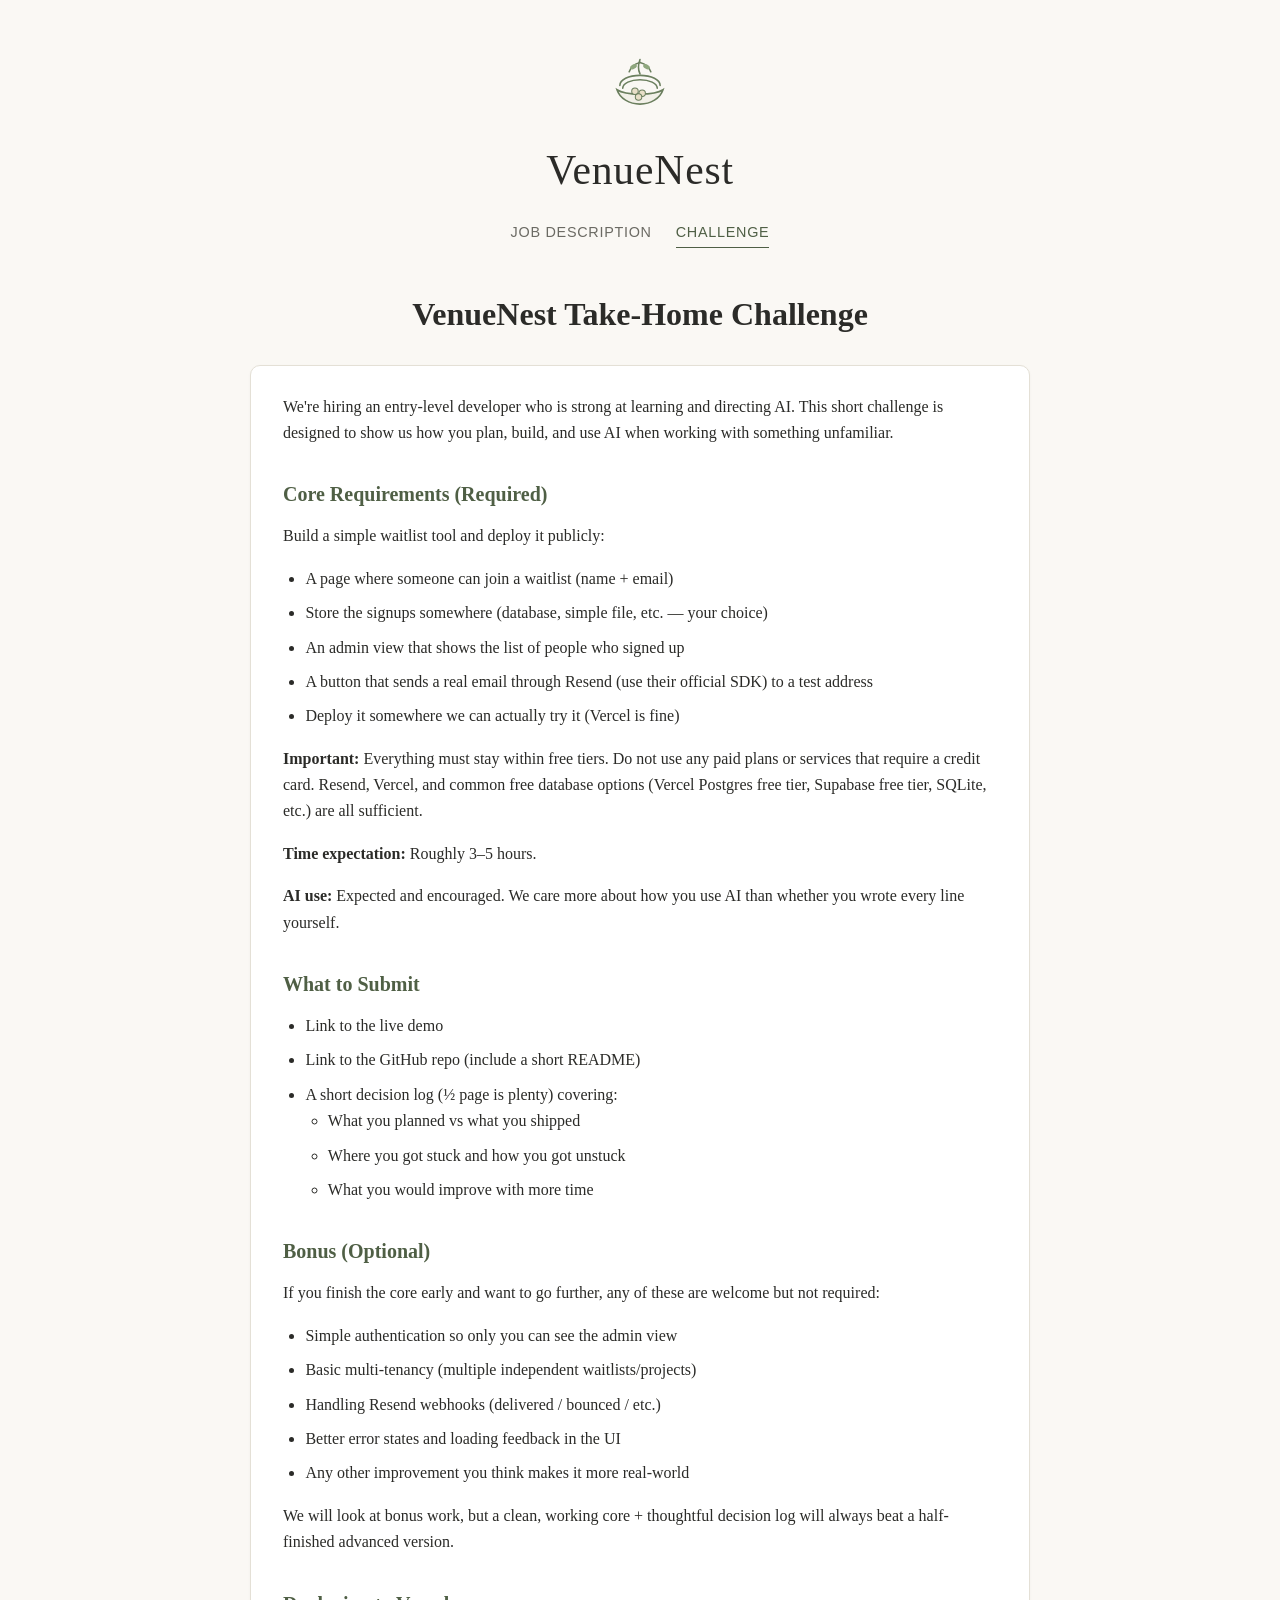
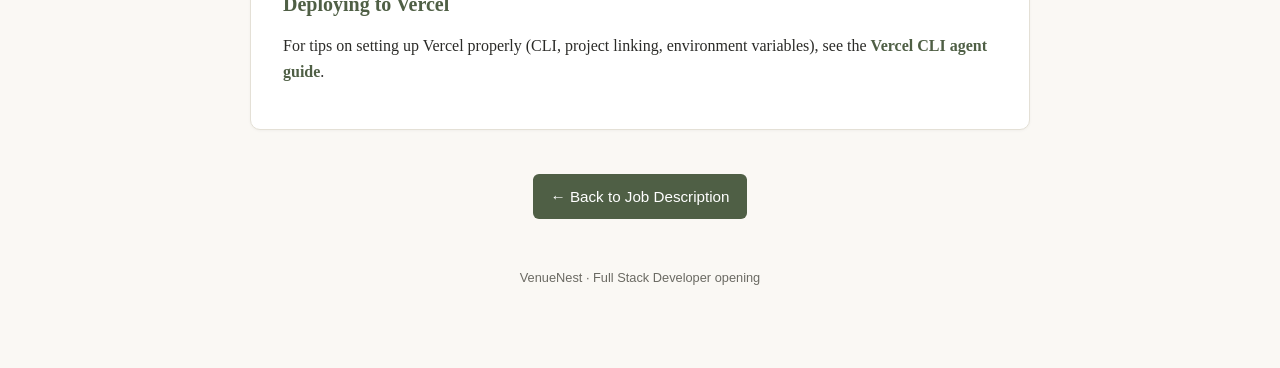
==== challenge.html @ 5af2a8e0 "Add VenueNest Full Stack Developer job listing site Static GitHub Pages site with the job descriptio" ====
<!DOCTYPE html>
<html lang="en">
<head>
<meta charset="UTF-8">
<meta name="viewport" content="width=device-width, initial-scale=1.0">
<title>Take-Home Challenge — VenueNest</title>
<meta name="description" content="VenueNest Take-Home Challenge for the Full Stack Developer role.">
<link rel="stylesheet" href="styles.css">
</head>
<body>
<div class="wrap">

  <header class="brand">
    <svg viewBox="0 0 100 100" xmlns="http://www.w3.org/2000/svg" aria-label="VenueNest logo">
      <g fill="none" stroke="#6b7f5e" stroke-width="2.2" stroke-linecap="round">
        <path d="M50 16 C 47 24, 47 30, 50 36" />
        <path d="M50 20 C 42 22, 37 27, 35 33" />
        <path d="M50 20 C 58 22, 63 27, 65 33" />
        <ellipse cx="41" cy="26" rx="5" ry="3" transform="rotate(-30 41 26)" fill="#8fa77e" stroke="none"/>
        <ellipse cx="59" cy="26" rx="5" ry="3" transform="rotate(30 59 26)" fill="#8fa77e" stroke="none"/>
        <path d="M22 52 C 22 44, 34 38, 50 38 C 66 38, 78 44, 78 52" />
        <path d="M26 56 C 26 49, 37 44, 50 44 C 63 44, 74 49, 74 56" />
        <path d="M18 58 C 30 66, 70 66, 82 58 C 78 70, 65 78, 50 78 C 35 78, 22 70, 18 58 Z" fill="#f2f0e8" stroke="#6b7f5e"/>
        <circle cx="43" cy="60" r="4.5" fill="#e8dfc8" stroke="#6b7f5e" stroke-width="1.4"/>
        <circle cx="53" cy="63" r="4.5" fill="#e8dfc8" stroke="#6b7f5e" stroke-width="1.4"/>
        <circle cx="48" cy="68" r="4.5" fill="#e8dfc8" stroke="#6b7f5e" stroke-width="1.4"/>
      </g>
    </svg>
    <div class="wordmark">VenueNest</div>
    <nav class="top">
      <a href="index.html">Job Description</a>
      <a href="challenge.html" class="active">Challenge</a>
    </nav>
  </header>

  <h1 class="title">VenueNest Take-Home Challenge</h1>

  <div class="card">
    <p>We're hiring an entry-level developer who is strong at learning and directing AI. This short challenge is designed to show us how you plan, build, and use AI when working with something unfamiliar.</p>

    <h2>Core Requirements (Required)</h2>
    <p>Build a simple waitlist tool and deploy it publicly:</p>
    <ul>
      <li>A page where someone can join a waitlist (name + email)</li>
      <li>Store the signups somewhere (database, simple file, etc. — your choice)</li>
      <li>An admin view that shows the list of people who signed up</li>
      <li>A button that sends a real email through Resend (use their official SDK) to a test address</li>
      <li>Deploy it somewhere we can actually try it (Vercel is fine)</li>
    </ul>

    <p><strong>Important:</strong> Everything must stay within free tiers. Do not use any paid plans or services that require a credit card. Resend, Vercel, and common free database options (Vercel Postgres free tier, Supabase free tier, SQLite, etc.) are all sufficient.</p>

    <p><strong>Time expectation:</strong> Roughly 3–5 hours.</p>

    <p><strong>AI use:</strong> Expected and encouraged. We care more about how you use AI than whether you wrote every line yourself.</p>

    <h2>What to Submit</h2>
    <ul>
      <li>Link to the live demo</li>
      <li>Link to the GitHub repo (include a short README)</li>
      <li>A short decision log (½ page is plenty) covering:
        <ul>
          <li>What you planned vs what you shipped</li>
          <li>Where you got stuck and how you got unstuck</li>
          <li>What you would improve with more time</li>
        </ul>
      </li>
    </ul>

    <h2>Bonus (Optional)</h2>
    <p>If you finish the core early and want to go further, any of these are welcome but not required:</p>
    <ul>
      <li>Simple authentication so only you can see the admin view</li>
      <li>Basic multi-tenancy (multiple independent waitlists/projects)</li>
      <li>Handling Resend webhooks (delivered / bounced / etc.)</li>
      <li>Better error states and loading feedback in the UI</li>
      <li>Any other improvement you think makes it more real-world</li>
    </ul>

    <p>We will look at bonus work, but a clean, working core + thoughtful decision log will always beat a half-finished advanced version.</p>

    <h2>Deploying to Vercel</h2>
    <p>For tips on setting up Vercel properly (CLI, project linking, environment variables), see the <a class="email" href="https://vercel.com/docs/cli/agent" target="_blank" rel="noopener">Vercel CLI agent guide</a>.</p>
  </div>

  <p style="text-align:center; margin-top: 2rem;"><a class="challenge-link" href="index.html">← Back to Job Description</a></p>

  <footer class="site">VenueNest · Full Stack Developer opening</footer>

</div>
</body>
</html>
---- styles.css ----
:root {
  --ink: #2b2b28;
  --muted: #6b6a63;
  --paper: #faf8f4;
  --card: #ffffff;
  --line: #e4e0d6;
  --accent: #6b7f5e;
  --accent-dark: #4f5f45;
  --max: 780px;
}

* { box-sizing: border-box; }

html, body {
  margin: 0;
  padding: 0;
  background: var(--paper);
  color: var(--ink);
  font-family: "Iowan Old Style", "Palatino Linotype", Georgia, "Times New Roman", serif;
  line-height: 1.65;
}

body {
  padding: 3rem 1.25rem 5rem;
}

.wrap {
  max-width: var(--max);
  margin: 0 auto;
}

header.brand {
  text-align: center;
  margin-bottom: 2.5rem;
}

header.brand svg {
  width: 72px;
  height: 72px;
  margin-bottom: 0.5rem;
}

header.brand .wordmark {
  font-size: 2.6rem;
  letter-spacing: 0.02em;
  color: var(--ink);
  font-weight: 500;
}

nav.top {
  display: flex;
  justify-content: center;
  gap: 1.5rem;
  margin-top: 1rem;
  font-family: -apple-system, BlinkMacSystemFont, "Segoe UI", Helvetica, Arial, sans-serif;
  font-size: 0.9rem;
  letter-spacing: 0.05em;
  text-transform: uppercase;
}

nav.top a {
  color: var(--muted);
  text-decoration: none;
  border-bottom: 1px solid transparent;
  padding-bottom: 2px;
}

nav.top a.active {
  color: var(--accent-dark);
  border-bottom-color: var(--accent-dark);
}

nav.top a:hover {
  color: var(--accent-dark);
}

hr.rule {
  border: none;
  border-top: 1px solid var(--line);
  margin: 2rem 0;
}

h1.title {
  text-align: center;
  font-size: 2rem;
  font-weight: 600;
  margin: 0 0 1.5rem;
}

h2 {
  font-size: 1.25rem;
  font-weight: 600;
  margin: 2rem 0 0.75rem;
  color: var(--accent-dark);
}

h3 {
  font-size: 1.05rem;
  font-weight: 600;
  margin: 1.5rem 0 0.5rem;
}

p {
  margin: 0 0 1rem;
}

ul {
  margin: 0 0 1rem;
  padding-left: 1.4rem;
}

li {
  margin-bottom: 0.5rem;
}

.meta-list {
  list-style: none;
  padding-left: 0;
}

.meta-list li {
  padding: 0.35rem 0;
  border-bottom: 1px dashed var(--line);
}

.meta-list li:last-child {
  border-bottom: none;
}

.meta-list strong {
  color: var(--accent-dark);
}

.card {
  background: var(--card);
  border: 1px solid var(--line);
  border-radius: 10px;
  padding: 1.75rem 2rem;
  box-shadow: 0 1px 3px rgba(0,0,0,0.04);
}

.apply-block {
  margin-top: 2.5rem;
  background: #f2f0e8;
  border: 1px solid var(--line);
  border-radius: 10px;
  padding: 1.75rem 2rem;
}

.apply-block h2 {
  margin-top: 0;
}

.apply-block ol {
  padding-left: 1.4rem;
}

.apply-block li {
  margin-bottom: 0.6rem;
}

a.email {
  color: var(--accent-dark);
  font-weight: 600;
  text-decoration: none;
}

a.email:hover {
  text-decoration: underline;
}

.challenge-link {
  display: inline-block;
  margin-top: 0.75rem;
  font-family: -apple-system, BlinkMacSystemFont, "Segoe UI", Helvetica, Arial, sans-serif;
  font-size: 0.95rem;
  color: #fff;
  background: var(--accent-dark);
  padding: 0.6rem 1.1rem;
  border-radius: 6px;
  text-decoration: none;
}

.challenge-link:hover {
  background: var(--accent);
}

footer.site {
  text-align: center;
  margin-top: 3rem;
  font-family: -apple-system, BlinkMacSystemFont, "Segoe UI", Helvetica, Arial, sans-serif;
  font-size: 0.8rem;
  color: var(--muted);
}
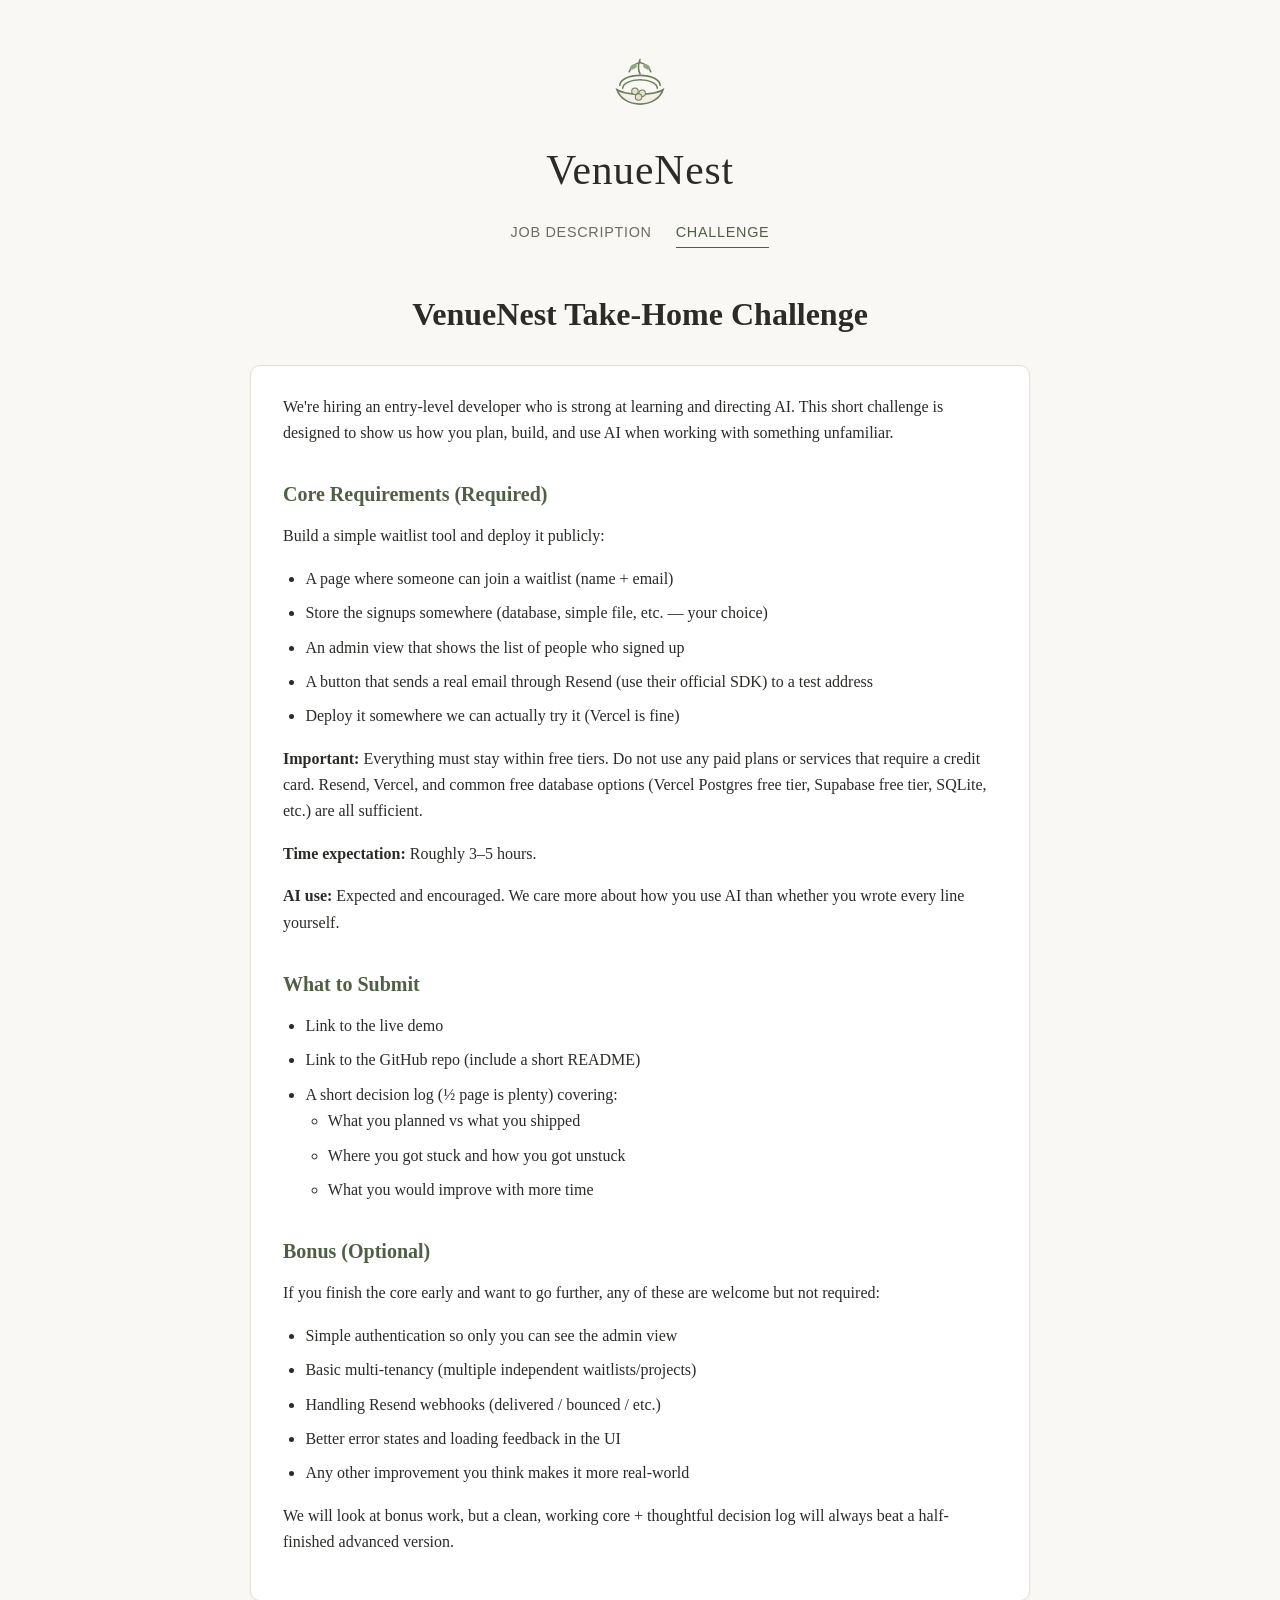
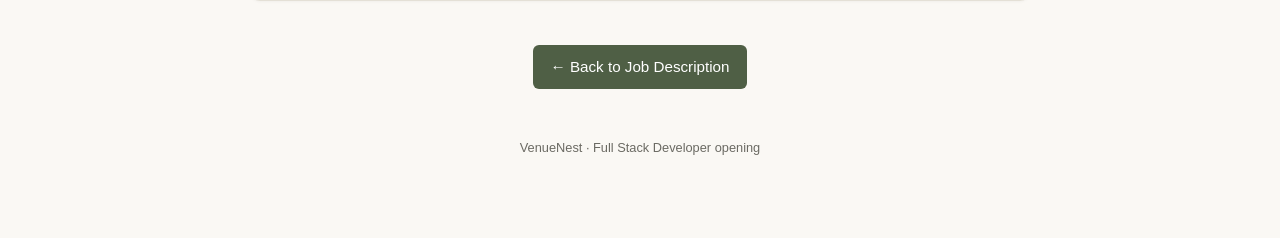
==== commit 5f9c410c: "Remove Vercel deployment tip from challenge page" ====
--- a/challenge.html
+++ b/challenge.html
@@ -78,9 +78,6 @@
     </ul>
 
     <p>We will look at bonus work, but a clean, working core + thoughtful decision log will always beat a half-finished advanced version.</p>
-
-    <h2>Deploying to Vercel</h2>
-    <p>For tips on setting up Vercel properly (CLI, project linking, environment variables), see the <a class="email" href="https://vercel.com/docs/cli/agent" target="_blank" rel="noopener">Vercel CLI agent guide</a>.</p>
   </div>
 
   <p style="text-align:center; margin-top: 2rem;"><a class="challenge-link" href="index.html">← Back to Job Description</a></p>
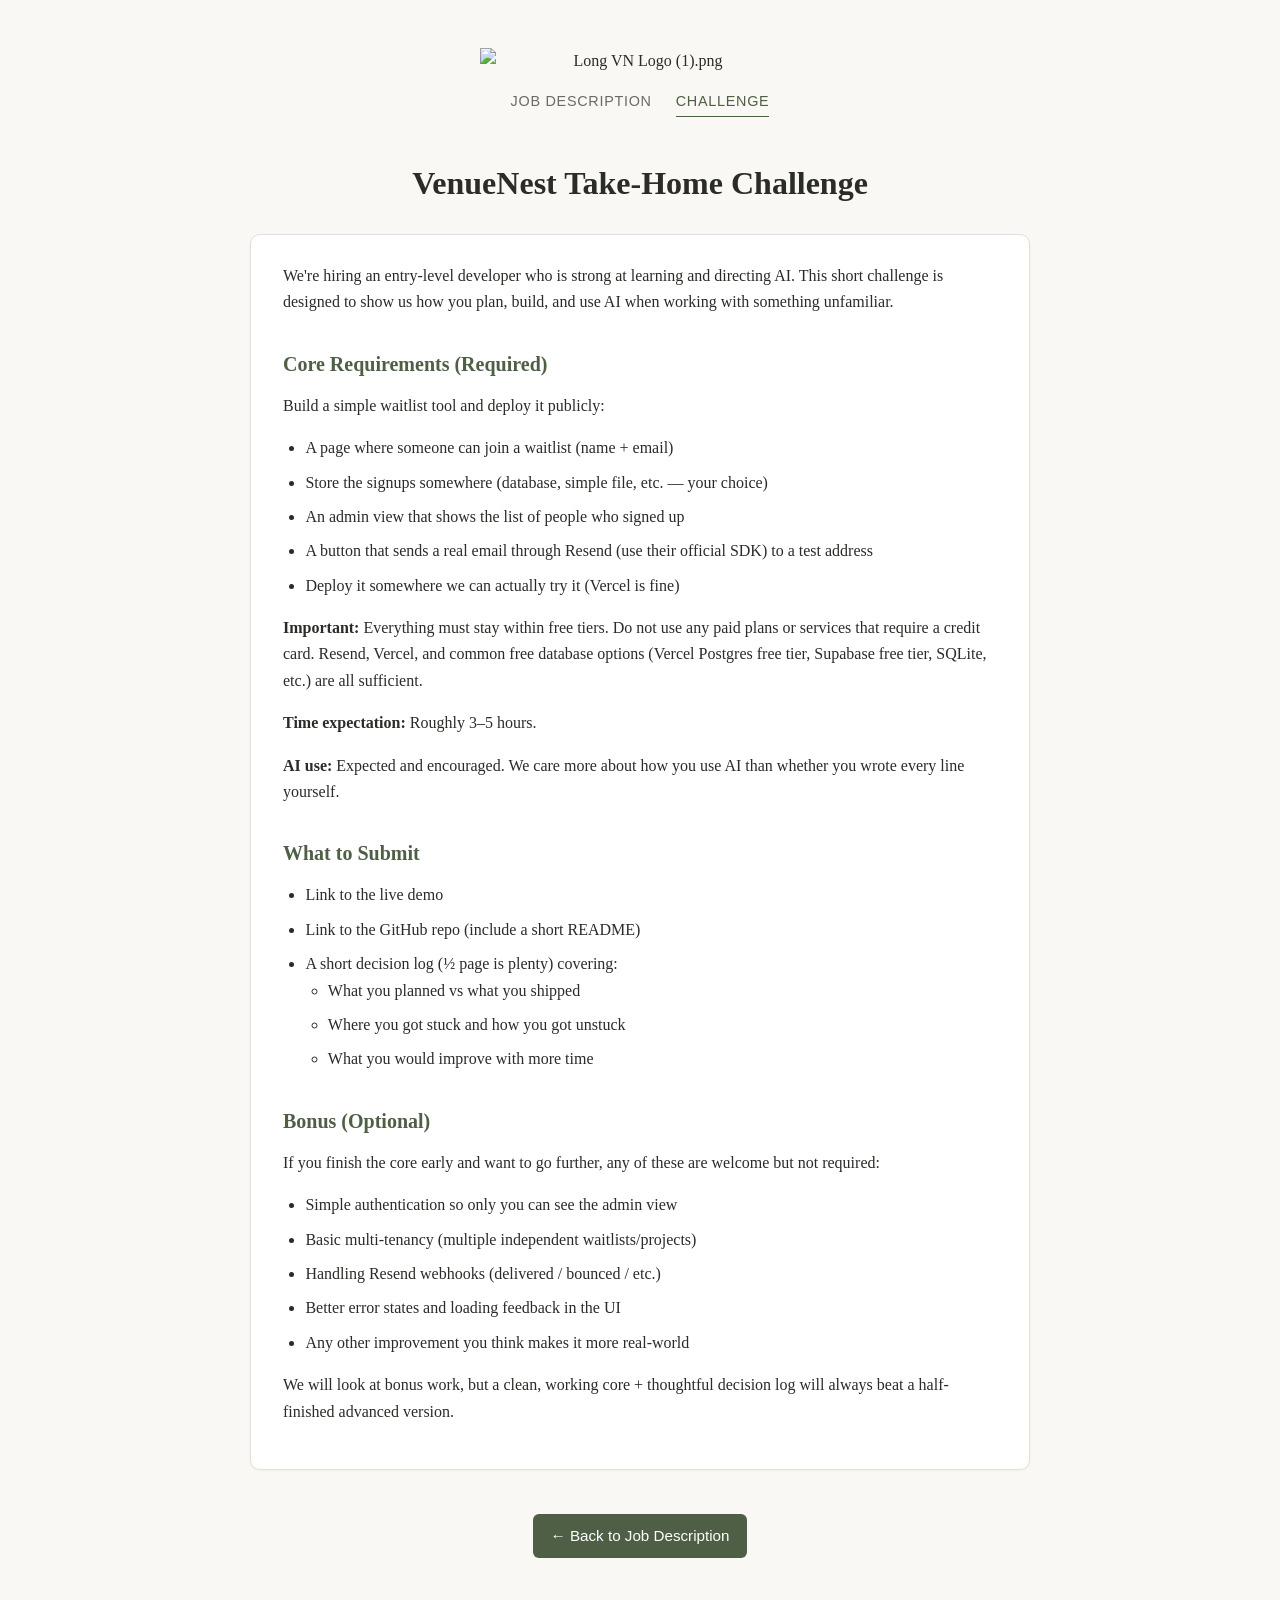
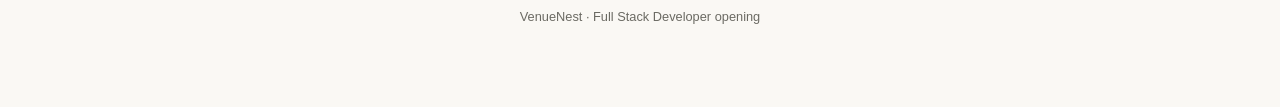
==== commit ec6083e0: "Replace hand-drawn logo with real VenueNest wordmark image" ====
--- a/challenge.html
+++ b/challenge.html
@@ -11,22 +11,9 @@
 <div class="wrap">
 
   <header class="brand">
-    <svg viewBox="0 0 100 100" xmlns="http://www.w3.org/2000/svg" aria-label="VenueNest logo">
-      <g fill="none" stroke="#6b7f5e" stroke-width="2.2" stroke-linecap="round">
-        <path d="M50 16 C 47 24, 47 30, 50 36" />
-        <path d="M50 20 C 42 22, 37 27, 35 33" />
-        <path d="M50 20 C 58 22, 63 27, 65 33" />
-        <ellipse cx="41" cy="26" rx="5" ry="3" transform="rotate(-30 41 26)" fill="#8fa77e" stroke="none"/>
-        <ellipse cx="59" cy="26" rx="5" ry="3" transform="rotate(30 59 26)" fill="#8fa77e" stroke="none"/>
-        <path d="M22 52 C 22 44, 34 38, 50 38 C 66 38, 78 44, 78 52" />
-        <path d="M26 56 C 26 49, 37 44, 50 44 C 63 44, 74 49, 74 56" />
-        <path d="M18 58 C 30 66, 70 66, 82 58 C 78 70, 65 78, 50 78 C 35 78, 22 70, 18 58 Z" fill="#f2f0e8" stroke="#6b7f5e"/>
-        <circle cx="43" cy="60" r="4.5" fill="#e8dfc8" stroke="#6b7f5e" stroke-width="1.4"/>
-        <circle cx="53" cy="63" r="4.5" fill="#e8dfc8" stroke="#6b7f5e" stroke-width="1.4"/>
-        <circle cx="48" cy="68" r="4.5" fill="#e8dfc8" stroke="#6b7f5e" stroke-width="1.4"/>
-      </g>
-    </svg>
-    <div class="wordmark">VenueNest</div>
+    <div class="logo-wrap">
+      <img fetchpriority="high" src="https://static.wixstatic.com/media/bb5f0c_f13cbf3256a544e7ac05f8396111678b~mv2.png/v1/crop/x_0,y_524,w_1940,h_500/fill/w_350,h_90,fp_0.50_0.50,q_85,usm_0.66_1.00_0.01,enc_avif,quality_auto/Long%20VN%20Logo%20(1).png" alt="Long VN Logo (1).png" style="object-fit: cover; object-position: 50% 50%; width: 100%;" data-ssr-src-done="true">
+    </div>
     <nav class="top">
       <a href="index.html">Job Description</a>
       <a href="challenge.html" class="active">Challenge</a>
--- a/styles.css
+++ b/styles.css
@@ -34,17 +34,15 @@
   margin-bottom: 2.5rem;
 }
 
-header.brand svg {
-  width: 72px;
-  height: 72px;
-  margin-bottom: 0.5rem;
+header.brand .logo-wrap {
+  max-width: 320px;
+  margin: 0 auto 0.5rem;
 }
 
-header.brand .wordmark {
-  font-size: 2.6rem;
-  letter-spacing: 0.02em;
-  color: var(--ink);
-  font-weight: 500;
+header.brand .logo-wrap img {
+  display: block;
+  width: 100%;
+  height: auto;
 }
 
 nav.top {
